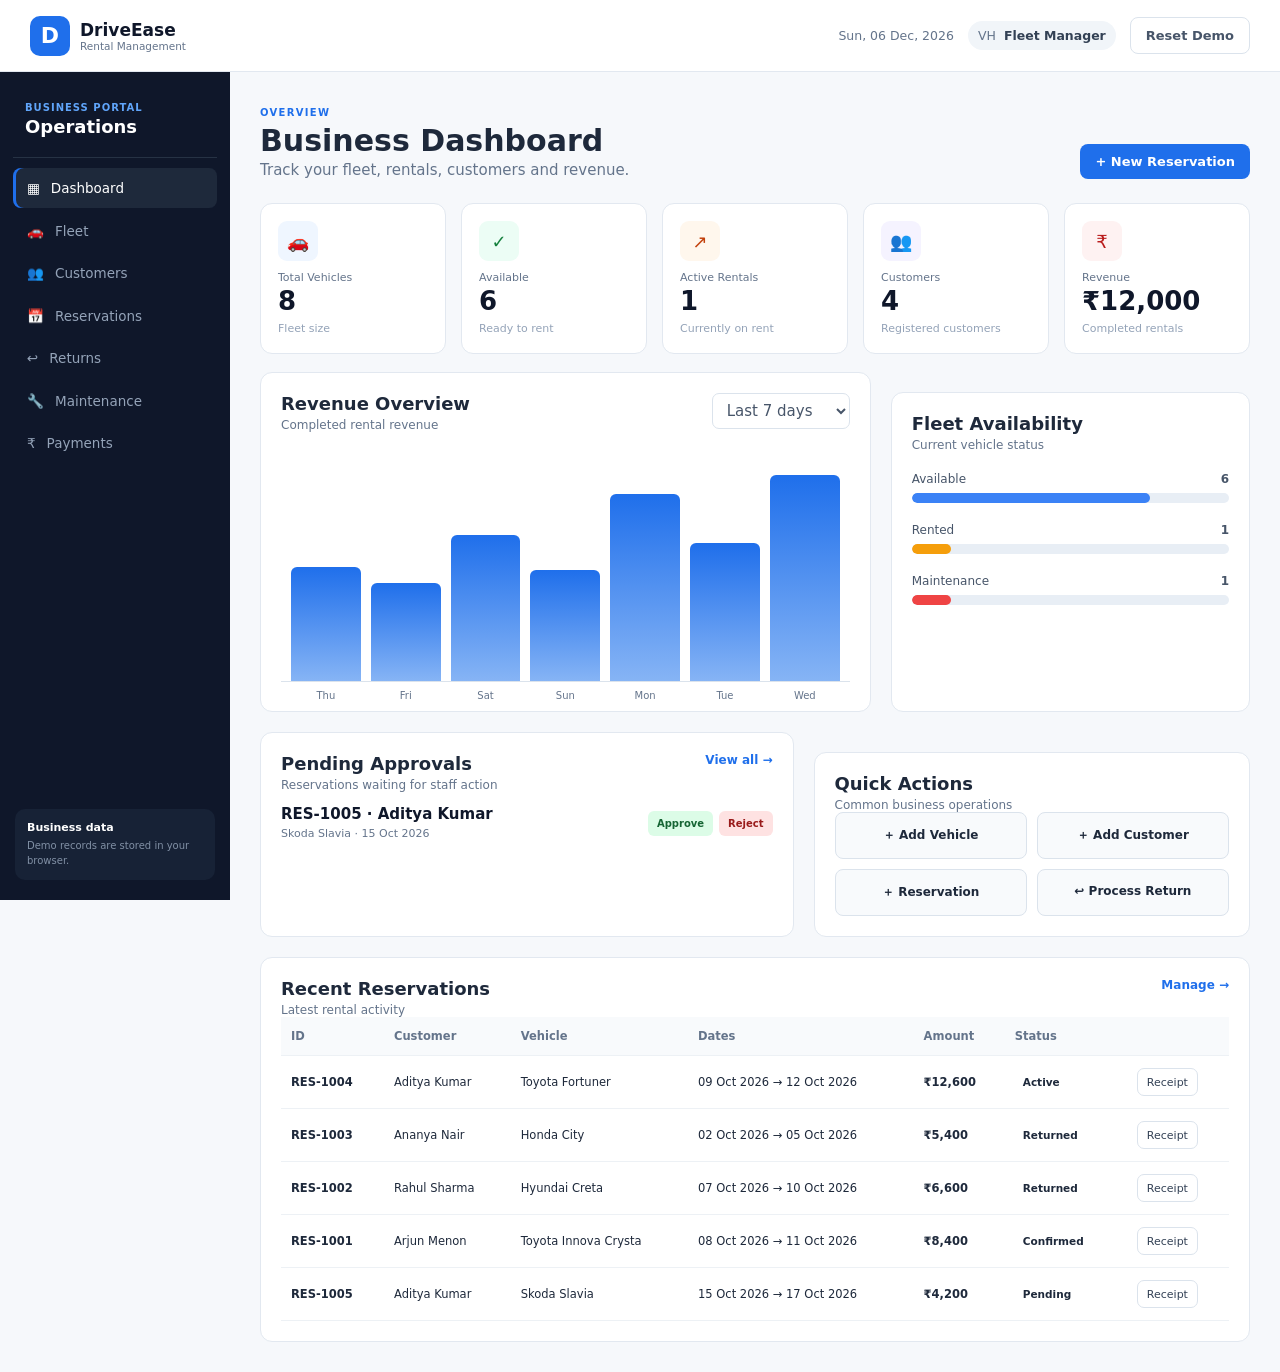
==== DriveEase_Modular_Final/html/dashboard.html @ afefbcb1 "Rental Management" ====
<!DOCTYPE html>
<html lang="en">
<head>
  <meta charset="UTF-8">
  <meta name="viewport" content="width=device-width, initial-scale=1.0">
  <title>DriveEase | Dashboard</title>
  <link rel="stylesheet" href="../css/base.css">
  <link rel="stylesheet" href="../css/layout.css">
  <link rel="stylesheet" href="../css/dashboard.css">
  <link rel="stylesheet" href="../css/responsive.css">
</head>
<body data-page="dashboard">
  <div id="app-header"></div>
  <div class="app-shell">
    <div id="app-sidebar"></div>
    <main class="main-content">
      <section class="page-header">
        <div><span class="eyebrow">OVERVIEW</span><h1>Business Dashboard</h1><p>Track your fleet, rentals, customers and revenue.</p></div>
        <button class="btn primary" data-action="new-reservation">+ New Reservation</button>
      </section>

      <section class="stats-grid" id="dashboard-stats"></section>

      <section class="dashboard-grid">
        <article class="panel revenue-panel">
          <div class="panel-header">
            <div><h2>Revenue Overview</h2><p>Completed rental revenue</p></div>
            <select id="revenue-range"><option>Last 7 days</option><option>Last 30 days</option></select>
          </div>
          <div class="revenue-chart" id="revenue-chart"></div>
        </article>

        <article class="panel availability-panel">
          <div class="panel-header"><div><h2>Fleet Availability</h2><p>Current vehicle status</p></div></div>
          <div id="fleet-availability"></div>
        </article>
      </section>

      <section class="dashboard-grid lower-grid">
        <article class="panel">
          <div class="panel-header"><div><h2>Pending Approvals</h2><p>Reservations waiting for staff action</p></div><a class="panel-link" href="reservations.html">View all →</a></div>
          <div id="pending-approvals"></div>
        </article>

        <article class="panel">
          <div class="panel-header"><div><h2>Quick Actions</h2><p>Common business operations</p></div></div>
          <div class="quick-actions">
            <button data-action="new-vehicle">＋ Add Vehicle</button>
            <button data-action="new-customer">＋ Add Customer</button>
            <button data-action="new-reservation">＋ Reservation</button>
            <a href="returns.html">↩ Process Return</a>
          </div>
        </article>
      </section>

      <article class="panel recent-panel">
        <div class="panel-header"><div><h2>Recent Reservations</h2><p>Latest rental activity</p></div><a class="panel-link" href="reservations.html">Manage →</a></div>
        <div class="table-wrap"><table><thead><tr><th>ID</th><th>Customer</th><th>Vehicle</th><th>Dates</th><th>Amount</th><th>Status</th><th></th></tr></thead><tbody id="recent-reservations"></tbody></table></div>
      </article>
    </main>
  </div>
  <div id="modal-root"></div>
  <div id="toast-root"></div>
  <script src="../js/data.js"></script>
  <script src="../js/storage.js"></script>
  <script src="../js/helpers.js"></script>
  <script src="../js/layout.js"></script>
  <script src="../js/modals.js"></script>
  <script src="../js/dashboard.js"></script>
</body>
</html>
---- DriveEase_Modular_Final/css/base.css ----
/* Base styles shared by every page. */
* { box-sizing: border-box; }

html { font-size: 62.5%; }

body {
  margin: 0;
  font-family: "Segoe UI", system-ui, -apple-system, sans-serif;
  background: #f6f8fb;
  color: #1e293b;
  font-size: 1.5rem;
}

button,
input,
select,
textarea { font: inherit; }

button,
a { cursor: pointer; }

a { text-decoration: none; }

h1, h2, h3, p { margin-top: 0; }

table { width: 100%; border-collapse: collapse; }

.table-wrap { overflow-x: auto; }

.panel {
  background: #ffffff;
  border: 1px solid #e2e8f0;
  border-radius: 1.2rem;
}

.panel-header {
  display: flex;
  align-items: flex-start;
  justify-content: space-between;
  gap: 1.5rem;
}

.panel-header h2 { margin: 0; font-size: 1.8rem; }
.panel-header p { margin: .4rem 0 0; color: #64748b; font-size: 1.2rem; }

.btn {
  border: 0;
  border-radius: .8rem;
  padding: 1rem 1.5rem;
  font-size: 1.3rem;
  font-weight: 700;
}

.btn.primary { background: #1f6feb; color: #ffffff; }
.btn.primary:hover { background: #1558b5; }
.btn.outline { background: #ffffff; color: #475569; border: 1px solid #dbe3ec; }

.status {
  display: inline-flex;
  align-items: center;
  border-radius: 999px;
  padding: .45rem .8rem;
  font-size: 1.05rem;
  font-weight: 700;
}

.empty-state {
  padding: 3rem 1.5rem;
  text-align: center;
  color: #64748b;
}

.modal-backdrop {
  position: fixed;
  inset: 0;
  z-index: 30;
  display: flex;
  align-items: center;
  justify-content: center;
  padding: 2rem;
  background: rgba(15, 23, 42, .55);
}

.modal {
  width: min(62rem, 100%);
  max-height: 90vh;
  overflow-y: auto;
  background: #ffffff;
  border-radius: 1.4rem;
  padding: 2.5rem;
  position: relative;
}

.modal-close {
  position: absolute;
  right: 1.5rem;
  top: 1.2rem;
  border: 0;
  background: transparent;
  font-size: 2.8rem;
  color: #64748b;
}

.modal h2 { margin-bottom: .5rem; }
.modal > p { color: #64748b; font-size: 1.25rem; }

.form-grid {
  display: grid;
  grid-template-columns: repeat(2, minmax(0, 1fr));
  gap: 1.4rem;
  margin-top: 2rem;
}

.form-field { display: flex; flex-direction: column; gap: .6rem; }
.form-field.full { grid-column: 1 / -1; }
.form-field label { color: #475569; font-size: 1.15rem; font-weight: 600; }
.form-field input,
.form-field select,
.form-field textarea,
.toolbar input,
.toolbar select {
  width: 100%;
  border: 1px solid #dbe3ec;
  border-radius: .8rem;
  padding: 1rem 1.1rem;
  outline: none;
  background: #ffffff;
  color: #1e293b;
}

.form-field textarea { min-height: 9rem; resize: vertical; }
.form-field input:focus,
.form-field select:focus,
.form-field textarea:focus { border-color: #1f6feb; }

.form-actions {
  display: flex;
  justify-content: flex-end;
  gap: 1rem;
  margin-top: 2rem;
}

.toast {
  position: fixed;
  right: 2.5rem;
  bottom: 2.5rem;
  z-index: 50;
  background: #0f172a;
  color: #ffffff;
  border-radius: .8rem;
  padding: 1.2rem 1.6rem;
  box-shadow: 0 1rem 3rem rgba(15, 23, 42, .25);
}
---- DriveEase_Modular_Final/css/layout.css ----
/* Header, sidebar and page-level layout. */
.topbar {
  height: 7.2rem;
  background: #ffffff;
  border-bottom: 1px solid #e2e8f0;
  display: flex;
  align-items: center;
  justify-content: space-between;
  padding: 0 3rem;
  position: sticky;
  top: 0;
  z-index: 10;
}

.brand { display: flex; align-items: center; gap: 1rem; }
.brand-logo {
  width: 4rem;
  height: 4rem;
  border-radius: 1rem;
  display: grid;
  place-items: center;
  background: #1f6feb;
  color: #ffffff;
  font-size: 2.2rem;
  font-weight: 800;
}
.brand strong { display: block; color: #0f172a; font-size: 1.7rem; }
.brand small { display: block; color: #64748b; font-size: 1.05rem; }

.top-right { display: flex; align-items: center; gap: 1.4rem; color: #64748b; font-size: 1.25rem; }
.user-chip { background: #f1f5f9; padding: .7rem 1rem; border-radius: 2rem; }
.user-chip strong { color: #334155; margin-left: .4rem; }

.app-shell { min-height: calc(100vh - 7.2rem); }
.sidebar {
  width: 23rem;
  background: #0f172a;
  color: #cbd5e1;
  padding: 2rem 1.3rem;
  position: fixed;
  top: 7.2rem;
  bottom: 0;
  overflow-y: auto;
}

.company-block { padding: 1rem 1.2rem 2rem; border-bottom: 1px solid #263244; margin-bottom: 1rem; }
.company-block span { display: block; color: #60a5fa; font-size: 1rem; font-weight: 800; letter-spacing: .1rem; }
.company-block strong { display: block; color: #ffffff; font-size: 1.8rem; margin-top: .3rem; }

.nav-link {
  width: 100%;
  border: 0;
  background: transparent;
  color: #94a3b8;
  text-align: left;
  padding: 1.2rem 1.4rem;
  border-radius: .8rem;
  margin: .25rem 0;
  display: flex;
  gap: 1.1rem;
  align-items: center;
  font-size: 1.35rem;
}
.nav-link:hover { background: #172236; color: #ffffff; }
.nav-link.active { background: #1e293b; color: #ffffff; box-shadow: inset 3px 0 #1f6feb; }

.side-note { position: absolute; bottom: 2rem; left: 1.5rem; right: 1.5rem; padding: 1.2rem; background: #172236; border-radius: 1rem; }
.side-note strong { display: block; color: #ffffff; font-size: 1.1rem; }
.side-note small { display: block; color: #8190a5; line-height: 1.5; margin-top: .4rem; font-size: 1rem; }

.main-content { margin-left: 23rem; padding: 3rem; max-width: 160rem; }
.page-header { display: flex; justify-content: space-between; align-items: end; gap: 2rem; margin-bottom: 2.4rem; }
.page-header h1 { margin: .3rem 0; font-size: 3rem; }
.page-header p { margin: 0; color: #64748b; }
.eyebrow { color: #1f6feb; font-weight: 800; font-size: 1rem; letter-spacing: .13rem; }

.toolbar { display: flex; gap: 1rem; margin-bottom: 1.8rem; }
.toolbar input { max-width: 38rem; }
.toolbar select { max-width: 18rem; }

.panel { padding: 2rem; }
.panel + .panel { margin-top: 2rem; }
.panel-link { color: #1f6feb; font-size: 1.2rem; font-weight: 700; }

.action-button {
  border: 1px solid #dbe3ec;
  background: #ffffff;
  color: #334155;
  border-radius: .7rem;
  padding: .65rem .9rem;
  font-size: 1.1rem;
}
.action-button:hover { border-color: #1f6feb; color: #1f6feb; }
---- DriveEase_Modular_Final/css/dashboard.css ----
/* Dashboard-only colours and components. */
.stats-grid { display: grid; grid-template-columns: repeat(5, 1fr); gap: 1.5rem; margin-bottom: 1.8rem; }
.stat-card { background: #ffffff; border: 1px solid #e2e8f0; border-radius: 1.2rem; padding: 1.7rem; }
.stat-icon { width: 4rem; height: 4rem; border-radius: .9rem; display: grid; place-items: center; margin-bottom: 1rem; font-size: 1.8rem; }
.stat-card:nth-child(1) .stat-icon { background: #eff6ff; color: #1d4ed8; }
.stat-card:nth-child(2) .stat-icon { background: #ecfdf5; color: #15803d; }
.stat-card:nth-child(3) .stat-icon { background: #fff7ed; color: #c2410c; }
.stat-card:nth-child(4) .stat-icon { background: #f5f3ff; color: #6d28d9; }
.stat-card:nth-child(5) .stat-icon { background: #fef2f2; color: #b91c1c; }
.stat-label { display: block; color: #64748b; font-size: 1.1rem; }
.stat-value { display: block; color: #0f172a; font-size: 2.6rem; font-weight: 800; margin: .2rem 0; }
.stat-note { color: #94a3b8; font-size: 1.1rem; }

.dashboard-grid { display: grid; grid-template-columns: 1.7fr 1fr; gap: 2rem; margin-bottom: 2rem; }
.lower-grid { grid-template-columns: 1.1fr .9fr; }

.revenue-panel { min-height: 34rem; }
#revenue-range { border: 1px solid #dbe3ec; background: #ffffff; border-radius: .7rem; padding: .7rem 1rem; color: #475569; }
.revenue-chart { height: 25rem; display: flex; align-items: end; gap: 1rem; padding: 2rem 1rem 0; border-bottom: 1px solid #dbe3ec; }
.revenue-bar { flex: 1; min-width: 2rem; position: relative; border-radius: .6rem .6rem 0 0; background: linear-gradient(#1f6feb, #86b4f5); }
.revenue-bar span { position: absolute; bottom: -2rem; left: 50%; transform: translateX(-50%); color: #64748b; font-size: 1rem; }

.availability-item { margin: 2rem 0; }
.availability-label { display: flex; justify-content: space-between; margin-bottom: .7rem; color: #475569; font-size: 1.2rem; }
.availability-track { height: 1rem; background: #e8eef5; border-radius: 999px; overflow: hidden; }
.availability-fill { height: 100%; border-radius: inherit; }
.availability-fill.available { background: #3b82f6; }
.availability-fill.rented { background: #f59e0b; }
.availability-fill.maintenance { background: #ef4444; }
.availability-fill.other { background: #94a3b8; }

.quick-actions { display: grid; grid-template-columns: repeat(2, 1fr); gap: 1rem; }
.quick-actions button, .quick-actions a { border: 1px solid #dbe3ec; background: #f8fafc; color: #1e293b; border-radius: .8rem; padding: 1.4rem; text-align: center; font-size: 1.2rem; font-weight: 700; }
.quick-actions button:hover, .quick-actions a:hover { background: #eff6ff; border-color: #93c5fd; color: #1d4ed8; }

.recent-panel table th, .recent-panel table td { text-align: left; padding: 1.2rem 1rem; border-bottom: 1px solid #edf1f5; font-size: 1.15rem; }
.recent-panel th { color: #64748b; background: #f8fafc; }

.pending-item { display: flex; justify-content: space-between; align-items: center; gap: 1rem; padding: 1.3rem 0; border-bottom: 1px solid #edf1f5; }
.pending-item:last-child { border-bottom: 0; }
.pending-item strong { display: block; color: #0f172a; }
.pending-item span { color: #64748b; font-size: 1.1rem; }
.pending-actions { display: flex; gap: .6rem; }
.pending-actions button { border: 0; border-radius: .6rem; padding: .7rem .9rem; font-size: 1rem; font-weight: 700; }
.pending-actions .approve { background: #dcfce7; color: #166534; }
.pending-actions .reject { background: #fee2e2; color: #991b1b; }
---- DriveEase_Modular_Final/css/responsive.css ----
/* Responsive rules shared by every page. */
@media (max-width: 1100px) {
  .stats-grid { grid-template-columns: repeat(3, 1fr); }
  .dashboard-grid { grid-template-columns: 1fr; }
  .vehicle-grid, .maintenance-grid { grid-template-columns: repeat(2, 1fr); }
}

@media (max-width: 800px) {
  .topbar { padding: 0 1.5rem; }
  .top-right > #today { display: none; }
  .sidebar { width: 7rem; padding: 1.5rem .8rem; }
  .company-block { text-align: center; padding-left: .2rem; padding-right: .2rem; }
  .company-block strong { font-size: 1.1rem; }
  .company-block span, .side-note { display: none; }
  .nav-link { justify-content: center; font-size: 1.7rem; }
  .nav-link span:last-child { display: none; }
  .main-content { margin-left: 7rem; padding: 2rem 1.5rem; }
  .page-header { align-items: flex-start; flex-direction: column; }
  .page-header h1 { font-size: 2.5rem; }
  .stats-grid { grid-template-columns: repeat(2, 1fr); }
  .vehicle-grid, .maintenance-grid, .return-grid { grid-template-columns: 1fr; }
}

@media (max-width: 560px) {
  .stats-grid, .payment-stats { grid-template-columns: 1fr; }
  .form-grid, .detail-grid, .return-details { grid-template-columns: 1fr; }
  .form-field.full { grid-column: auto; }
  .toolbar { flex-direction: column; }
  .toolbar input, .toolbar select { max-width: none; }
  .user-chip { display: none; }
}

@media print {
  .topbar, .sidebar, .page-header, .btn, .modal-backdrop { display: none !important; }
  .main-content { margin: 0; padding: 0; }
}
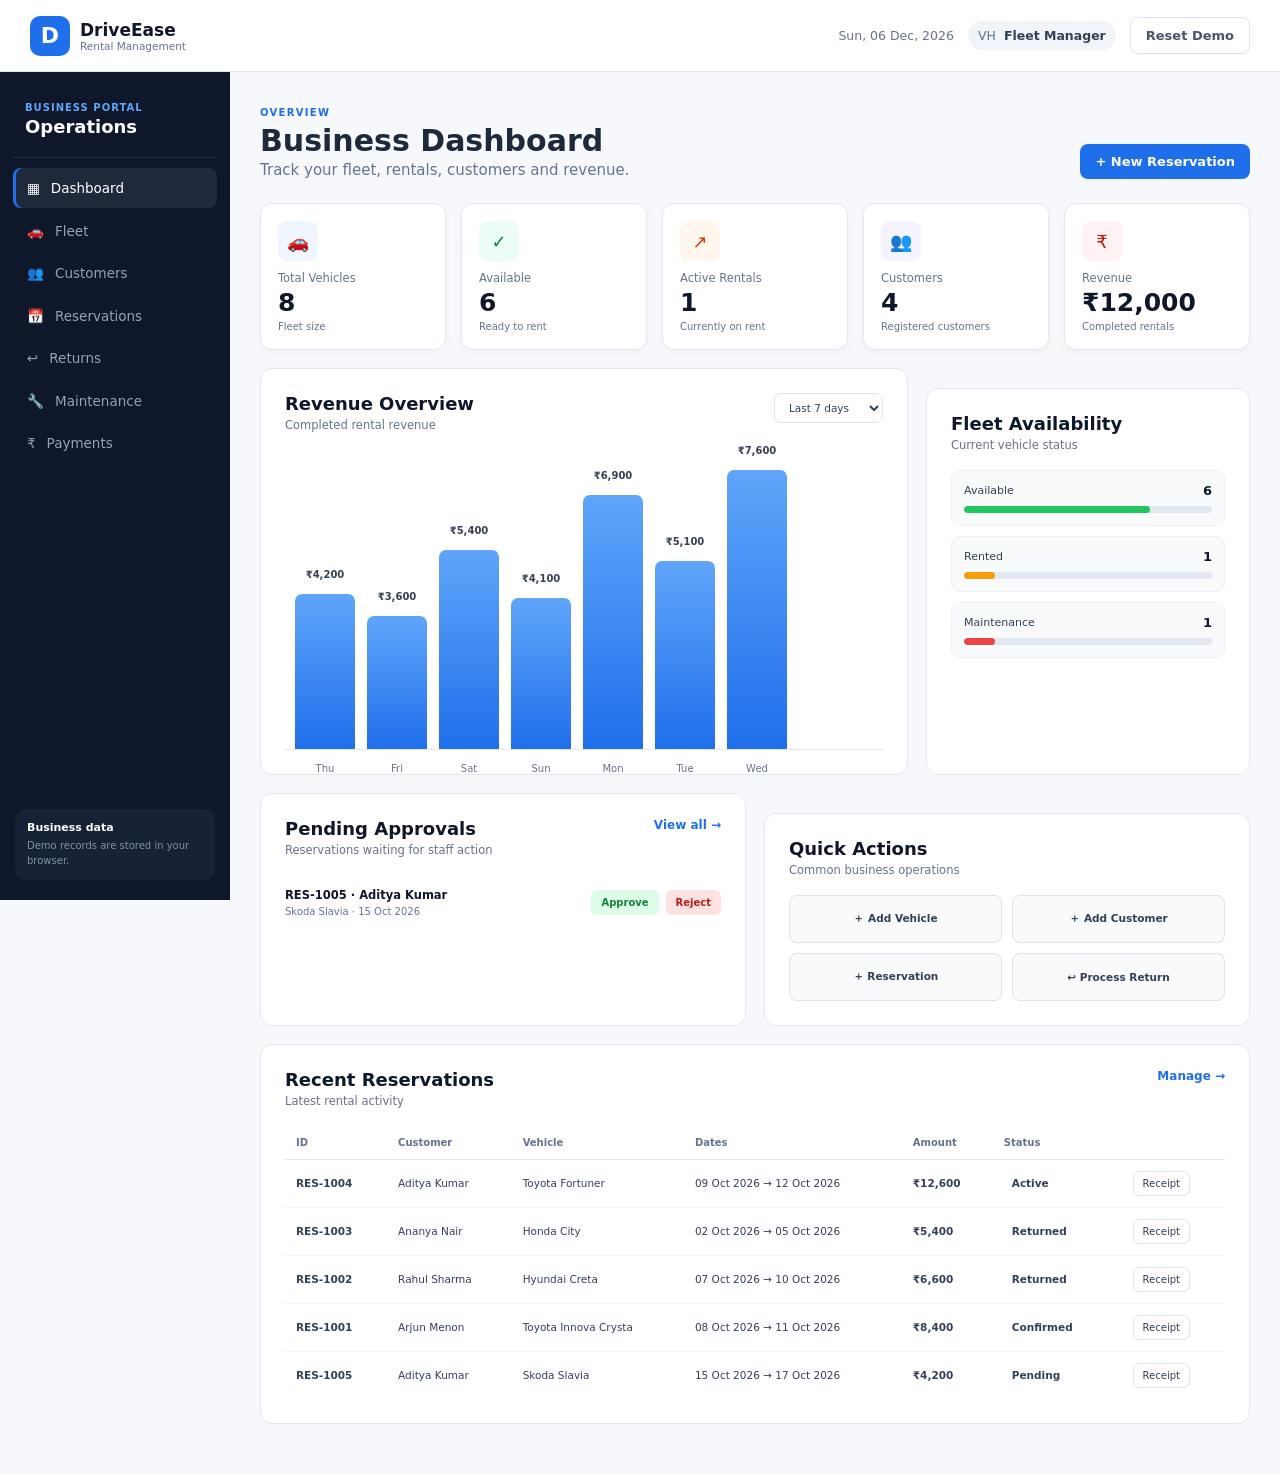
==== commit c13183ff: "Fix dashboard layout and styling" ====
--- a/DriveEase_Modular_Final/html/dashboard.html
+++ b/DriveEase_Modular_Final/html/dashboard.html
@@ -1,71 +1,243 @@
 <!DOCTYPE html>
 <html lang="en">
+
 <head>
-  <meta charset="UTF-8">
-  <meta name="viewport" content="width=device-width, initial-scale=1.0">
-  <title>DriveEase | Dashboard</title>
-  <link rel="stylesheet" href="../css/base.css">
-  <link rel="stylesheet" href="../css/layout.css">
-  <link rel="stylesheet" href="../css/dashboard.css">
-  <link rel="stylesheet" href="../css/responsive.css">
+    <meta charset="UTF-8">
+    <meta name="viewport" content="width=device-width, initial-scale=1.0">
+
+    <title>DriveEase | Dashboard</title>
+
+    <link rel="stylesheet" href="../css/base.css">
+    <link rel="stylesheet" href="../css/layout.css">
+    <link rel="stylesheet" href="../css/dashboard.css">
+    <link rel="stylesheet" href="../css/responsive.css">
 </head>
+
 <body data-page="dashboard">
-  <div id="app-header"></div>
-  <div class="app-shell">
-    <div id="app-sidebar"></div>
-    <main class="main-content">
-      <section class="page-header">
-        <div><span class="eyebrow">OVERVIEW</span><h1>Business Dashboard</h1><p>Track your fleet, rentals, customers and revenue.</p></div>
-        <button class="btn primary" data-action="new-reservation">+ New Reservation</button>
-      </section>
-
-      <section class="stats-grid" id="dashboard-stats"></section>
-
-      <section class="dashboard-grid">
-        <article class="panel revenue-panel">
-          <div class="panel-header">
-            <div><h2>Revenue Overview</h2><p>Completed rental revenue</p></div>
-            <select id="revenue-range"><option>Last 7 days</option><option>Last 30 days</option></select>
-          </div>
-          <div class="revenue-chart" id="revenue-chart"></div>
-        </article>
-
-        <article class="panel availability-panel">
-          <div class="panel-header"><div><h2>Fleet Availability</h2><p>Current vehicle status</p></div></div>
-          <div id="fleet-availability"></div>
-        </article>
-      </section>
-
-      <section class="dashboard-grid lower-grid">
-        <article class="panel">
-          <div class="panel-header"><div><h2>Pending Approvals</h2><p>Reservations waiting for staff action</p></div><a class="panel-link" href="reservations.html">View all →</a></div>
-          <div id="pending-approvals"></div>
-        </article>
-
-        <article class="panel">
-          <div class="panel-header"><div><h2>Quick Actions</h2><p>Common business operations</p></div></div>
-          <div class="quick-actions">
-            <button data-action="new-vehicle">＋ Add Vehicle</button>
-            <button data-action="new-customer">＋ Add Customer</button>
-            <button data-action="new-reservation">＋ Reservation</button>
-            <a href="returns.html">↩ Process Return</a>
-          </div>
-        </article>
-      </section>
-
-      <article class="panel recent-panel">
-        <div class="panel-header"><div><h2>Recent Reservations</h2><p>Latest rental activity</p></div><a class="panel-link" href="reservations.html">Manage →</a></div>
-        <div class="table-wrap"><table><thead><tr><th>ID</th><th>Customer</th><th>Vehicle</th><th>Dates</th><th>Amount</th><th>Status</th><th></th></tr></thead><tbody id="recent-reservations"></tbody></table></div>
-      </article>
-    </main>
-  </div>
-  <div id="modal-root"></div>
-  <div id="toast-root"></div>
-  <script src="../js/data.js"></script>
-  <script src="../js/storage.js"></script>
-  <script src="../js/helpers.js"></script>
-  <script src="../js/layout.js"></script>
-  <script src="../js/modals.js"></script>
-  <script src="../js/dashboard.js"></script>
+
+    <div id="app-header"></div>
+
+    <div class="app-shell">
+
+        <div id="app-sidebar"></div>
+
+        <main class="main-content">
+
+            <section class="page-header">
+
+                <div>
+                    <span class="eyebrow">
+                        OVERVIEW
+                    </span>
+
+                    <h1>
+                        Business Dashboard
+                    </h1>
+
+                    <p>
+                        Track your fleet, rentals, customers and revenue.
+                    </p>
+                </div>
+
+                <button
+                    class="btn primary"
+                    data-action="new-reservation">
+                    + New Reservation
+                </button>
+
+            </section>
+
+            <section
+                class="stats-grid"
+                id="dashboard-stats">
+            </section>
+
+            <section class="dashboard-grid">
+
+                <article class="panel revenue-panel">
+
+                    <div class="panel-header">
+
+                        <div>
+                            <h2>
+                                Revenue Overview
+                            </h2>
+
+                            <p>
+                                Completed rental revenue
+                            </p>
+                        </div>
+
+                        <select id="revenue-range">
+                            <option>Last 7 days</option>
+                            <option>Last 30 days</option>
+                        </select>
+
+                    </div>
+
+                    <div
+                        class="revenue-chart"
+                        id="revenue-chart">
+                    </div>
+
+                </article>
+
+                <article class="panel availability-panel">
+
+                    <div class="panel-header">
+
+                        <div>
+                            <h2>
+                                Fleet Availability
+                            </h2>
+
+                            <p>
+                                Current vehicle status
+                            </p>
+                        </div>
+
+                    </div>
+
+                    <div id="fleet-availability">
+                    </div>
+
+                </article>
+
+            </section>
+
+            <section class="dashboard-grid lower-grid">
+
+                <article class="panel">
+
+                    <div class="panel-header">
+
+                        <div>
+                            <h2>
+                                Pending Approvals
+                            </h2>
+
+                            <p>
+                                Reservations waiting for staff action
+                            </p>
+                        </div>
+
+                        <a
+                            class="panel-link"
+                            href="reservations.html">
+                            View all →
+                        </a>
+
+                    </div>
+
+                    <div id="pending-approvals">
+                    </div>
+
+                </article>
+
+                <article class="panel">
+
+                    <div class="panel-header">
+
+                        <div>
+                            <h2>
+                                Quick Actions
+                            </h2>
+
+                            <p>
+                                Common business operations
+                            </p>
+                        </div>
+
+                    </div>
+
+                    <div class="quick-actions">
+
+                        <button data-action="new-vehicle">
+                            ＋ Add Vehicle
+                        </button>
+
+                        <button data-action="new-customer">
+                            ＋ Add Customer
+                        </button>
+
+                        <button data-action="new-reservation">
+                            ＋ Reservation
+                        </button>
+
+                        <a href="returns.html">
+                            ↩ Process Return
+                        </a>
+
+                    </div>
+
+                </article>
+
+            </section>
+
+            <article class="panel recent-panel">
+
+                <div class="panel-header">
+
+                    <div>
+                        <h2>
+                            Recent Reservations
+                        </h2>
+
+                        <p>
+                            Latest rental activity
+                        </p>
+                    </div>
+
+                    <a
+                        class="panel-link"
+                        href="reservations.html">
+                        Manage →
+                    </a>
+
+                </div>
+
+                <div class="table-wrap">
+
+                    <table>
+
+                        <thead>
+
+                            <tr>
+                                <th>ID</th>
+                                <th>Customer</th>
+                                <th>Vehicle</th>
+                                <th>Dates</th>
+                                <th>Amount</th>
+                                <th>Status</th>
+                                <th></th>
+                            </tr>
+
+                        </thead>
+
+                        <tbody id="recent-reservations">
+                        </tbody>
+
+                    </table>
+
+                </div>
+
+            </article>
+
+        </main>
+
+    </div>
+
+    <div id="modal-root"></div>
+
+    <div id="toast-root"></div>
+
+    <script src="../js/data.js"></script>
+    <script src="../js/storage.js"></script>
+    <script src="../js/helpers.js"></script>
+    <script src="../js/layout.js"></script>
+    <script src="../js/modals.js"></script>
+    <script src="../js/dashboard.js"></script>
+
 </body>
-</html>
+
+</html>
--- a/DriveEase_Modular_Final/css/base.css
+++ b/DriveEase_Modular_Final/css/base.css
@@ -1,153 +1,301 @@
-/* Base styles shared by every page. */
-* { box-sizing: border-box; }
-
-html { font-size: 62.5%; }
+/* Base styles shared by every page */
+
+* {
+    box-sizing: border-box;
+}
+
+html {
+    font-size: 62.5%;
+}
 
 body {
-  margin: 0;
-  font-family: "Segoe UI", system-ui, -apple-system, sans-serif;
-  background: #f6f8fb;
-  color: #1e293b;
-  font-size: 1.5rem;
+    margin: 0;
+
+    font-family:
+        "Segoe UI",
+        system-ui,
+        -apple-system,
+        sans-serif;
+
+    background: #f6f8fb;
+    color: #1e293b;
+
+    font-size: 1.5rem;
 }
 
 button,
 input,
 select,
-textarea { font: inherit; }
+textarea {
+    font: inherit;
+}
 
 button,
-a { cursor: pointer; }
-
-a { text-decoration: none; }
-
-h1, h2, h3, p { margin-top: 0; }
-
-table { width: 100%; border-collapse: collapse; }
-
-.table-wrap { overflow-x: auto; }
+a {
+    cursor: pointer;
+}
+
+a {
+    text-decoration: none;
+}
+
+h1,
+h2,
+h3,
+p {
+    margin-top: 0;
+}
+
+table {
+    width: 100%;
+    border-collapse: collapse;
+}
+
+.table-wrap {
+    overflow-x: auto;
+}
+
+/* Panels */
 
 .panel {
-  background: #ffffff;
-  border: 1px solid #e2e8f0;
-  border-radius: 1.2rem;
+    background: #ffffff;
+
+    border: 1px solid #e2e8f0;
+
+    border-radius: 1.2rem;
 }
 
 .panel-header {
-  display: flex;
-  align-items: flex-start;
-  justify-content: space-between;
-  gap: 1.5rem;
-}
-
-.panel-header h2 { margin: 0; font-size: 1.8rem; }
-.panel-header p { margin: .4rem 0 0; color: #64748b; font-size: 1.2rem; }
+    display: flex;
+
+    align-items: flex-start;
+    justify-content: space-between;
+
+    gap: 1.5rem;
+}
+
+.panel-header h2 {
+    margin: 0;
+
+    font-size: 1.8rem;
+}
+
+.panel-header p {
+    margin: 0.4rem 0 0;
+
+    color: #64748b;
+
+    font-size: 1.2rem;
+}
+
+/* Buttons */
 
 .btn {
-  border: 0;
-  border-radius: .8rem;
-  padding: 1rem 1.5rem;
-  font-size: 1.3rem;
-  font-weight: 700;
-}
-
-.btn.primary { background: #1f6feb; color: #ffffff; }
-.btn.primary:hover { background: #1558b5; }
-.btn.outline { background: #ffffff; color: #475569; border: 1px solid #dbe3ec; }
+    border: 0;
+
+    border-radius: 0.8rem;
+
+    padding: 1rem 1.5rem;
+
+    font-size: 1.3rem;
+
+    font-weight: 700;
+}
+
+.btn.primary {
+    background: #1f6feb;
+    color: #ffffff;
+}
+
+.btn.primary:hover {
+    background: #1558b5;
+}
+
+.btn.outline {
+    background: #ffffff;
+    color: #475569;
+
+    border: 1px solid #dbe3ec;
+}
+
+/* Status */
 
 .status {
-  display: inline-flex;
-  align-items: center;
-  border-radius: 999px;
-  padding: .45rem .8rem;
-  font-size: 1.05rem;
-  font-weight: 700;
-}
+    display: inline-flex;
+
+    align-items: center;
+
+    border-radius: 999px;
+
+    padding: 0.45rem 0.8rem;
+
+    font-size: 1.05rem;
+
+    font-weight: 700;
+}
+
+/* Empty state */
 
 .empty-state {
-  padding: 3rem 1.5rem;
-  text-align: center;
-  color: #64748b;
-}
+    padding: 3rem 1.5rem;
+
+    text-align: center;
+
+    color: #64748b;
+}
+
+/* Modal */
 
 .modal-backdrop {
-  position: fixed;
-  inset: 0;
-  z-index: 30;
-  display: flex;
-  align-items: center;
-  justify-content: center;
-  padding: 2rem;
-  background: rgba(15, 23, 42, .55);
+    position: fixed;
+
+    inset: 0;
+
+    z-index: 30;
+
+    display: flex;
+
+    align-items: center;
+    justify-content: center;
+
+    padding: 2rem;
+
+    background: rgba(15, 23, 42, 0.55);
 }
 
 .modal {
-  width: min(62rem, 100%);
-  max-height: 90vh;
-  overflow-y: auto;
-  background: #ffffff;
-  border-radius: 1.4rem;
-  padding: 2.5rem;
-  position: relative;
+    width: min(62rem, 100%);
+
+    max-height: 90vh;
+
+    overflow-y: auto;
+
+    background: #ffffff;
+
+    border-radius: 1.4rem;
+
+    padding: 2.5rem;
+
+    position: relative;
 }
 
 .modal-close {
-  position: absolute;
-  right: 1.5rem;
-  top: 1.2rem;
-  border: 0;
-  background: transparent;
-  font-size: 2.8rem;
-  color: #64748b;
-}
-
-.modal h2 { margin-bottom: .5rem; }
-.modal > p { color: #64748b; font-size: 1.25rem; }
+    position: absolute;
+
+    right: 1.5rem;
+    top: 1.2rem;
+
+    border: 0;
+
+    background: transparent;
+
+    font-size: 2.8rem;
+
+    color: #64748b;
+}
+
+.modal h2 {
+    margin-bottom: 0.5rem;
+}
+
+.modal > p {
+    color: #64748b;
+
+    font-size: 1.25rem;
+}
+
+/* Forms */
 
 .form-grid {
-  display: grid;
-  grid-template-columns: repeat(2, minmax(0, 1fr));
-  gap: 1.4rem;
-  margin-top: 2rem;
-}
-
-.form-field { display: flex; flex-direction: column; gap: .6rem; }
-.form-field.full { grid-column: 1 / -1; }
-.form-field label { color: #475569; font-size: 1.15rem; font-weight: 600; }
+    display: grid;
+
+    grid-template-columns: repeat(2, minmax(0, 1fr));
+
+    gap: 1.4rem;
+
+    margin-top: 2rem;
+}
+
+.form-field {
+    display: flex;
+
+    flex-direction: column;
+
+    gap: 0.6rem;
+}
+
+.form-field.full {
+    grid-column: 1 / -1;
+}
+
+.form-field label {
+    color: #475569;
+
+    font-size: 1.15rem;
+
+    font-weight: 600;
+}
+
 .form-field input,
 .form-field select,
 .form-field textarea,
 .toolbar input,
 .toolbar select {
-  width: 100%;
-  border: 1px solid #dbe3ec;
-  border-radius: .8rem;
-  padding: 1rem 1.1rem;
-  outline: none;
-  background: #ffffff;
-  color: #1e293b;
-}
-
-.form-field textarea { min-height: 9rem; resize: vertical; }
+    width: 100%;
+
+    border: 1px solid #dbe3ec;
+
+    border-radius: 0.8rem;
+
+    padding: 1rem 1.1rem;
+
+    outline: none;
+
+    background: #ffffff;
+
+    color: #1e293b;
+}
+
+.form-field textarea {
+    min-height: 9rem;
+
+    resize: vertical;
+}
+
 .form-field input:focus,
 .form-field select:focus,
-.form-field textarea:focus { border-color: #1f6feb; }
+.form-field textarea:focus {
+    border-color: #1f6feb;
+}
 
 .form-actions {
-  display: flex;
-  justify-content: flex-end;
-  gap: 1rem;
-  margin-top: 2rem;
-}
+    display: flex;
+
+    justify-content: flex-end;
+
+    gap: 1rem;
+
+    margin-top: 2rem;
+}
+
+/* Toast */
 
 .toast {
-  position: fixed;
-  right: 2.5rem;
-  bottom: 2.5rem;
-  z-index: 50;
-  background: #0f172a;
-  color: #ffffff;
-  border-radius: .8rem;
-  padding: 1.2rem 1.6rem;
-  box-shadow: 0 1rem 3rem rgba(15, 23, 42, .25);
-}
+    position: fixed;
+
+    right: 2.5rem;
+    bottom: 2.5rem;
+
+    z-index: 50;
+
+    background: #0f172a;
+
+    color: #ffffff;
+
+    border-radius: 0.8rem;
+
+    padding: 1.2rem 1.6rem;
+
+    box-shadow:
+        0 1rem 3rem rgba(15, 23, 42, 0.25);
+}
--- a/DriveEase_Modular_Final/css/layout.css
+++ b/DriveEase_Modular_Final/css/layout.css
@@ -1,93 +1,289 @@
-/* Header, sidebar and page-level layout. */
+/* Header, sidebar and page-level layout */
+
 .topbar {
-  height: 7.2rem;
-  background: #ffffff;
-  border-bottom: 1px solid #e2e8f0;
-  display: flex;
-  align-items: center;
-  justify-content: space-between;
-  padding: 0 3rem;
-  position: sticky;
-  top: 0;
-  z-index: 10;
-}
-
-.brand { display: flex; align-items: center; gap: 1rem; }
+    height: 7.2rem;
+    background: #ffffff;
+    border-bottom: 1px solid #e2e8f0;
+
+    display: flex;
+    align-items: center;
+    justify-content: space-between;
+
+    padding: 0 3rem;
+
+    position: sticky;
+    top: 0;
+    z-index: 10;
+}
+
+.brand {
+    display: flex;
+    align-items: center;
+    gap: 1rem;
+}
+
 .brand-logo {
-  width: 4rem;
-  height: 4rem;
-  border-radius: 1rem;
-  display: grid;
-  place-items: center;
-  background: #1f6feb;
-  color: #ffffff;
-  font-size: 2.2rem;
-  font-weight: 800;
-}
-.brand strong { display: block; color: #0f172a; font-size: 1.7rem; }
-.brand small { display: block; color: #64748b; font-size: 1.05rem; }
-
-.top-right { display: flex; align-items: center; gap: 1.4rem; color: #64748b; font-size: 1.25rem; }
-.user-chip { background: #f1f5f9; padding: .7rem 1rem; border-radius: 2rem; }
-.user-chip strong { color: #334155; margin-left: .4rem; }
-
-.app-shell { min-height: calc(100vh - 7.2rem); }
+    width: 4rem;
+    height: 4rem;
+
+    border-radius: 1rem;
+
+    display: grid;
+    place-items: center;
+
+    background: #1f6feb;
+    color: #ffffff;
+
+    font-size: 2.2rem;
+    font-weight: 800;
+}
+
+.brand strong {
+    display: block;
+    color: #0f172a;
+    font-size: 1.7rem;
+}
+
+.brand small {
+    display: block;
+    color: #64748b;
+    font-size: 1.05rem;
+}
+
+.top-right {
+    display: flex;
+    align-items: center;
+    gap: 1.4rem;
+
+    color: #64748b;
+    font-size: 1.25rem;
+}
+
+.user-chip {
+    background: #f1f5f9;
+    padding: 0.7rem 1rem;
+    border-radius: 2rem;
+}
+
+.user-chip strong {
+    color: #334155;
+    margin-left: 0.4rem;
+}
+
+.app-shell {
+    min-height: calc(100vh - 7.2rem);
+}
+
 .sidebar {
-  width: 23rem;
-  background: #0f172a;
-  color: #cbd5e1;
-  padding: 2rem 1.3rem;
-  position: fixed;
-  top: 7.2rem;
-  bottom: 0;
-  overflow-y: auto;
-}
-
-.company-block { padding: 1rem 1.2rem 2rem; border-bottom: 1px solid #263244; margin-bottom: 1rem; }
-.company-block span { display: block; color: #60a5fa; font-size: 1rem; font-weight: 800; letter-spacing: .1rem; }
-.company-block strong { display: block; color: #ffffff; font-size: 1.8rem; margin-top: .3rem; }
+    width: 23rem;
+
+    background: #0f172a;
+    color: #cbd5e1;
+
+    padding: 2rem 1.3rem;
+
+    position: fixed;
+    top: 7.2rem;
+    bottom: 0;
+
+    overflow-y: auto;
+}
+
+.company-block {
+    padding: 1rem 1.2rem 2rem;
+
+    border-bottom: 1px solid #263244;
+
+    margin-bottom: 1rem;
+}
+
+.company-block span {
+    display: block;
+
+    color: #60a5fa;
+
+    font-size: 1rem;
+    font-weight: 800;
+
+    letter-spacing: 0.1rem;
+}
+
+.company-block strong {
+    display: block;
+
+    color: #ffffff;
+
+    font-size: 1.8rem;
+
+    margin-top: 0.3rem;
+}
 
 .nav-link {
-  width: 100%;
-  border: 0;
-  background: transparent;
-  color: #94a3b8;
-  text-align: left;
-  padding: 1.2rem 1.4rem;
-  border-radius: .8rem;
-  margin: .25rem 0;
-  display: flex;
-  gap: 1.1rem;
-  align-items: center;
-  font-size: 1.35rem;
-}
-.nav-link:hover { background: #172236; color: #ffffff; }
-.nav-link.active { background: #1e293b; color: #ffffff; box-shadow: inset 3px 0 #1f6feb; }
-
-.side-note { position: absolute; bottom: 2rem; left: 1.5rem; right: 1.5rem; padding: 1.2rem; background: #172236; border-radius: 1rem; }
-.side-note strong { display: block; color: #ffffff; font-size: 1.1rem; }
-.side-note small { display: block; color: #8190a5; line-height: 1.5; margin-top: .4rem; font-size: 1rem; }
-
-.main-content { margin-left: 23rem; padding: 3rem; max-width: 160rem; }
-.page-header { display: flex; justify-content: space-between; align-items: end; gap: 2rem; margin-bottom: 2.4rem; }
-.page-header h1 { margin: .3rem 0; font-size: 3rem; }
-.page-header p { margin: 0; color: #64748b; }
-.eyebrow { color: #1f6feb; font-weight: 800; font-size: 1rem; letter-spacing: .13rem; }
-
-.toolbar { display: flex; gap: 1rem; margin-bottom: 1.8rem; }
-.toolbar input { max-width: 38rem; }
-.toolbar select { max-width: 18rem; }
-
-.panel { padding: 2rem; }
-.panel + .panel { margin-top: 2rem; }
-.panel-link { color: #1f6feb; font-size: 1.2rem; font-weight: 700; }
+    width: 100%;
+
+    border: 0;
+    background: transparent;
+
+    color: #94a3b8;
+
+    text-align: left;
+
+    padding: 1.2rem 1.4rem;
+
+    border-radius: 0.8rem;
+
+    margin: 0.25rem 0;
+
+    display: flex;
+    gap: 1.1rem;
+    align-items: center;
+
+    font-size: 1.35rem;
+
+    cursor: pointer;
+}
+
+.nav-link:hover {
+    background: #172236;
+    color: #ffffff;
+}
+
+.nav-link.active {
+    background: #1e293b;
+    color: #ffffff;
+
+    box-shadow: inset 3px 0 #1f6feb;
+}
+
+.side-note {
+    position: absolute;
+
+    bottom: 2rem;
+    left: 1.5rem;
+    right: 1.5rem;
+
+    padding: 1.2rem;
+
+    background: #172236;
+
+    border-radius: 1rem;
+}
+
+.side-note strong {
+    display: block;
+
+    color: #ffffff;
+
+    font-size: 1.1rem;
+}
+
+.side-note small {
+    display: block;
+
+    color: #8190a5;
+
+    line-height: 1.5;
+
+    margin-top: 0.4rem;
+
+    font-size: 1rem;
+}
+
+.main-content {
+    margin-left: 23rem;
+
+    padding: 3rem;
+
+    max-width: 160rem;
+}
+
+.page-header {
+    display: flex;
+
+    justify-content: space-between;
+    align-items: flex-end;
+
+    gap: 2rem;
+
+    margin-bottom: 2.4rem;
+}
+
+.page-header h1 {
+    margin: 0.3rem 0;
+
+    font-size: 3rem;
+}
+
+.page-header p {
+    margin: 0;
+
+    color: #64748b;
+}
+
+.eyebrow {
+    color: #1f6feb;
+
+    font-weight: 800;
+
+    font-size: 1rem;
+
+    letter-spacing: 0.13rem;
+}
+
+.toolbar {
+    display: flex;
+
+    gap: 1rem;
+
+    margin-bottom: 1.8rem;
+}
+
+.toolbar input {
+    max-width: 38rem;
+}
+
+.toolbar select {
+    max-width: 18rem;
+}
+
+.panel {
+    padding: 2rem;
+}
+
+.panel + .panel {
+    margin-top: 2rem;
+}
+
+.panel-link {
+    color: #1f6feb;
+
+    font-size: 1.2rem;
+
+    font-weight: 700;
+
+    text-decoration: none;
+}
+
+.panel-link:hover {
+    text-decoration: underline;
+}
 
 .action-button {
-  border: 1px solid #dbe3ec;
-  background: #ffffff;
-  color: #334155;
-  border-radius: .7rem;
-  padding: .65rem .9rem;
-  font-size: 1.1rem;
-}
-.action-button:hover { border-color: #1f6feb; color: #1f6feb; }
+    border: 1px solid #dbe3ec;
+
+    background: #ffffff;
+    color: #334155;
+
+    border-radius: 0.7rem;
+
+    padding: 0.65rem 0.9rem;
+
+    font-size: 1.1rem;
+
+    cursor: pointer;
+}
+
+.action-button:hover {
+    border-color: #1f6feb;
+    color: #1f6feb;
+}
--- a/DriveEase_Modular_Final/css/dashboard.css
+++ b/DriveEase_Modular_Final/css/dashboard.css
@@ -1,46 +1,563 @@
-/* Dashboard-only colours and components. */
-.stats-grid { display: grid; grid-template-columns: repeat(5, 1fr); gap: 1.5rem; margin-bottom: 1.8rem; }
-.stat-card { background: #ffffff; border: 1px solid #e2e8f0; border-radius: 1.2rem; padding: 1.7rem; }
-.stat-icon { width: 4rem; height: 4rem; border-radius: .9rem; display: grid; place-items: center; margin-bottom: 1rem; font-size: 1.8rem; }
-.stat-card:nth-child(1) .stat-icon { background: #eff6ff; color: #1d4ed8; }
-.stat-card:nth-child(2) .stat-icon { background: #ecfdf5; color: #15803d; }
-.stat-card:nth-child(3) .stat-icon { background: #fff7ed; color: #c2410c; }
-.stat-card:nth-child(4) .stat-icon { background: #f5f3ff; color: #6d28d9; }
-.stat-card:nth-child(5) .stat-icon { background: #fef2f2; color: #b91c1c; }
-.stat-label { display: block; color: #64748b; font-size: 1.1rem; }
-.stat-value { display: block; color: #0f172a; font-size: 2.6rem; font-weight: 800; margin: .2rem 0; }
-.stat-note { color: #94a3b8; font-size: 1.1rem; }
-
-.dashboard-grid { display: grid; grid-template-columns: 1.7fr 1fr; gap: 2rem; margin-bottom: 2rem; }
-.lower-grid { grid-template-columns: 1.1fr .9fr; }
-
-.revenue-panel { min-height: 34rem; }
-#revenue-range { border: 1px solid #dbe3ec; background: #ffffff; border-radius: .7rem; padding: .7rem 1rem; color: #475569; }
-.revenue-chart { height: 25rem; display: flex; align-items: end; gap: 1rem; padding: 2rem 1rem 0; border-bottom: 1px solid #dbe3ec; }
-.revenue-bar { flex: 1; min-width: 2rem; position: relative; border-radius: .6rem .6rem 0 0; background: linear-gradient(#1f6feb, #86b4f5); }
-.revenue-bar span { position: absolute; bottom: -2rem; left: 50%; transform: translateX(-50%); color: #64748b; font-size: 1rem; }
-
-.availability-item { margin: 2rem 0; }
-.availability-label { display: flex; justify-content: space-between; margin-bottom: .7rem; color: #475569; font-size: 1.2rem; }
-.availability-track { height: 1rem; background: #e8eef5; border-radius: 999px; overflow: hidden; }
-.availability-fill { height: 100%; border-radius: inherit; }
-.availability-fill.available { background: #3b82f6; }
-.availability-fill.rented { background: #f59e0b; }
-.availability-fill.maintenance { background: #ef4444; }
-.availability-fill.other { background: #94a3b8; }
-
-.quick-actions { display: grid; grid-template-columns: repeat(2, 1fr); gap: 1rem; }
-.quick-actions button, .quick-actions a { border: 1px solid #dbe3ec; background: #f8fafc; color: #1e293b; border-radius: .8rem; padding: 1.4rem; text-align: center; font-size: 1.2rem; font-weight: 700; }
-.quick-actions button:hover, .quick-actions a:hover { background: #eff6ff; border-color: #93c5fd; color: #1d4ed8; }
-
-.recent-panel table th, .recent-panel table td { text-align: left; padding: 1.2rem 1rem; border-bottom: 1px solid #edf1f5; font-size: 1.15rem; }
-.recent-panel th { color: #64748b; background: #f8fafc; }
-
-.pending-item { display: flex; justify-content: space-between; align-items: center; gap: 1rem; padding: 1.3rem 0; border-bottom: 1px solid #edf1f5; }
-.pending-item:last-child { border-bottom: 0; }
-.pending-item strong { display: block; color: #0f172a; }
-.pending-item span { color: #64748b; font-size: 1.1rem; }
-.pending-actions { display: flex; gap: .6rem; }
-.pending-actions button { border: 0; border-radius: .6rem; padding: .7rem .9rem; font-size: 1rem; font-weight: 700; }
-.pending-actions .approve { background: #dcfce7; color: #166534; }
-.pending-actions .reject { background: #fee2e2; color: #991b1b; }
+/* Dashboard-only colours and components */
+
+/* Statistics */
+
+.stats-grid {
+    display: grid;
+
+    grid-template-columns: repeat(5, minmax(0, 1fr));
+
+    gap: 1.5rem;
+
+    margin-bottom: 1.8rem;
+}
+
+.stat-card {
+    min-width: 0;
+
+    background: #ffffff;
+
+    border: 1px solid #e2e8f0;
+
+    border-radius: 1.2rem;
+
+    padding: 1.7rem;
+
+    box-shadow:
+        0 3px 10px rgba(15, 23, 42, 0.03);
+}
+
+.stat-icon {
+    width: 4rem;
+    height: 4rem;
+
+    border-radius: 0.9rem;
+
+    display: grid;
+
+    place-items: center;
+
+    margin-bottom: 1rem;
+
+    font-size: 1.8rem;
+}
+
+.stat-card:nth-child(1) .stat-icon {
+    background: #eff6ff;
+    color: #1d4ed8;
+}
+
+.stat-card:nth-child(2) .stat-icon {
+    background: #ecfdf5;
+    color: #15803d;
+}
+
+.stat-card:nth-child(3) .stat-icon {
+    background: #fff7ed;
+    color: #c2410c;
+}
+
+.stat-card:nth-child(4) .stat-icon {
+    background: #f5f3ff;
+    color: #6d28d9;
+}
+
+.stat-card:nth-child(5) .stat-icon {
+    background: #fef2f2;
+    color: #b91c1c;
+}
+
+.stat-label {
+    display: block;
+
+    color: #64748b;
+
+    font-size: 1.15rem;
+
+    margin-bottom: 0.4rem;
+}
+
+.stat-value {
+    display: block;
+
+    color: #0f172a;
+
+    font-size: 2.5rem;
+
+    font-weight: 800;
+
+    line-height: 1.1;
+
+    margin-bottom: 0.4rem;
+}
+
+.stat-note {
+    display: block;
+
+    color: #64748b;
+
+    font-size: 1rem;
+}
+
+/* Main dashboard sections */
+
+.dashboard-grid {
+    display: grid;
+
+    grid-template-columns: 2fr 1fr;
+
+    gap: 1.8rem;
+
+    margin-bottom: 1.8rem;
+}
+
+.dashboard-grid.lower-grid {
+    grid-template-columns: 1fr 1fr;
+}
+
+.dashboard-grid .panel {
+    padding: 2.4rem;
+}
+
+/* Panel headers */
+
+.panel-header {
+    display: flex;
+
+    align-items: flex-start;
+
+    justify-content: space-between;
+
+    gap: 1.5rem;
+
+    margin-bottom: 1.8rem;
+}
+
+.panel-header h2 {
+    margin: 0;
+
+    color: #0f172a;
+
+    font-size: 1.8rem;
+}
+
+.panel-header p {
+    margin: 0.4rem 0 0;
+
+    color: #64748b;
+
+    font-size: 1.15rem;
+}
+
+/* Revenue chart */
+
+.revenue-panel {
+    min-width: 0;
+}
+
+.revenue-panel select {
+    border: 1px solid #dbe3ec;
+
+    background: #ffffff;
+
+    color: #334155;
+
+    border-radius: 0.7rem;
+
+    padding: 0.7rem 1rem;
+
+    font-size: 1.05rem;
+
+    outline: none;
+}
+
+.revenue-chart {
+    height: 30rem;
+
+    display: flex;
+
+    align-items: flex-end;
+
+    gap: 1.2rem;
+
+    padding: 2rem 1rem 0;
+
+    border-bottom: 1px solid #e2e8f0;
+}
+
+.revenue-bar {
+    flex: 1;
+
+    min-width: 2rem;
+
+    max-width: 6rem;
+
+    height: var(--bar-height);
+
+    background: linear-gradient(
+        to top,
+        #1f6feb,
+        #60a5fa
+    );
+
+    border-radius: 0.7rem 0.7rem 0 0;
+
+    position: relative;
+
+    transition:
+        transform 0.2s ease,
+        opacity 0.2s ease;
+}
+
+.revenue-bar:hover {
+    transform: translateY(-4px);
+
+    opacity: 0.85;
+}
+
+.revenue-bar strong {
+    position: absolute;
+
+    top: -2.5rem;
+
+    left: 50%;
+
+    transform: translateX(-50%);
+
+    white-space: nowrap;
+
+    color: #334155;
+
+    font-size: 1rem;
+}
+
+.revenue-bar span {
+    position: absolute;
+
+    bottom: -2.5rem;
+
+    left: 50%;
+
+    transform: translateX(-50%);
+
+    color: #64748b;
+
+    font-size: 1rem;
+}
+
+/* Fleet availability */
+
+.availability-panel {
+    min-height: 30rem;
+}
+
+#fleet-availability {
+    display: flex;
+
+    flex-direction: column;
+
+    gap: 1rem;
+}
+
+.availability-item {
+    padding: 1.2rem;
+
+    border-radius: 0.9rem;
+
+    background: #f8fafc;
+
+    border: 1px solid #edf1f5;
+}
+
+.availability-label {
+    display: flex;
+
+    justify-content: space-between;
+
+    align-items: center;
+
+    margin-bottom: 0.8rem;
+}
+
+.availability-label span {
+    color: #334155;
+
+    font-size: 1.1rem;
+}
+
+.availability-label strong {
+    color: #0f172a;
+
+    font-size: 1.3rem;
+}
+
+.availability-track {
+    height: 0.7rem;
+
+    background: #e2e8f0;
+
+    border-radius: 999px;
+
+    overflow: hidden;
+}
+
+.availability-fill {
+    height: 100%;
+
+    border-radius: 999px;
+
+    transition: width 0.3s ease;
+}
+
+.availability-fill.available {
+    background: #22c55e;
+}
+
+.availability-fill.rented {
+    background: #f59e0b;
+}
+
+.availability-fill.maintenance {
+    background: #ef4444;
+}
+
+/* Pending approvals */
+
+.pending-item {
+    display: flex;
+
+    align-items: center;
+
+    justify-content: space-between;
+
+    gap: 1.5rem;
+
+    padding: 1.3rem 0;
+
+    border-bottom: 1px solid #eef2f6;
+}
+
+.pending-item:last-child {
+    border-bottom: 0;
+}
+
+.pending-item > div:first-child {
+    display: flex;
+
+    flex-direction: column;
+
+    gap: 0.4rem;
+
+    min-width: 0;
+}
+
+.pending-item strong {
+    color: #0f172a;
+
+    font-size: 1.15rem;
+}
+
+.pending-item span {
+    color: #64748b;
+
+    font-size: 1rem;
+}
+
+.pending-actions {
+    display: flex;
+
+    gap: 0.7rem;
+
+    flex-shrink: 0;
+}
+
+.pending-actions button {
+    border: 0;
+
+    border-radius: 0.6rem;
+
+    padding: 0.7rem 1rem;
+
+    font-size: 1rem;
+
+    font-weight: 700;
+
+    cursor: pointer;
+}
+
+.pending-actions .approve {
+    background: #dcfce7;
+
+    color: #15803d;
+}
+
+.pending-actions .approve:hover {
+    background: #bbf7d0;
+}
+
+.pending-actions .reject {
+    background: #fee2e2;
+
+    color: #b91c1c;
+}
+
+.pending-actions .reject:hover {
+    background: #fecaca;
+}
+
+/* Quick actions */
+
+.quick-actions {
+    display: grid;
+
+    grid-template-columns: 1fr 1fr;
+
+    gap: 1rem;
+}
+
+.quick-actions button,
+.quick-actions a {
+    display: flex;
+
+    align-items: center;
+
+    justify-content: center;
+
+    min-height: 4.8rem;
+
+    padding: 1rem;
+
+    border: 1px solid #dbe3ec;
+
+    border-radius: 0.8rem;
+
+    background: #f8fafc;
+
+    color: #334155;
+
+    font-size: 1.05rem;
+
+    font-weight: 700;
+
+    text-decoration: none;
+
+    cursor: pointer;
+
+    transition:
+        background 0.2s ease,
+        border-color 0.2s ease,
+        color 0.2s ease;
+}
+
+.quick-actions button:hover,
+.quick-actions a:hover {
+    border-color: #1f6feb;
+
+    background: #eff6ff;
+
+    color: #1f6feb;
+}
+
+/* Recent reservations */
+
+.recent-panel {
+    margin-bottom: 2rem;
+
+    padding: 2.4rem;
+}
+
+.recent-panel table {
+    width: 100%;
+}
+
+.recent-panel th {
+    padding: 1.1rem;
+
+    text-align: left;
+
+    color: #64748b;
+
+    font-size: 1rem;
+
+    font-weight: 700;
+
+    border-bottom: 1px solid #e2e8f0;
+}
+
+.recent-panel td {
+    padding: 1.1rem;
+
+    color: #334155;
+
+    font-size: 1.05rem;
+
+    border-bottom: 1px solid #f1f5f9;
+}
+
+.recent-panel tr:last-child td {
+    border-bottom: 0;
+}
+
+.action-button {
+    border: 1px solid #dbe3ec;
+
+    background: #ffffff;
+
+    color: #334155;
+
+    border-radius: 0.7rem;
+
+    padding: 0.6rem 0.9rem;
+
+    font-size: 1rem;
+
+    cursor: pointer;
+}
+
+.action-button:hover {
+    border-color: #1f6feb;
+
+    color: #1f6feb;
+}
+
+/* Responsive */
+
+@media (max-width: 1200px) {
+
+    .stats-grid {
+        grid-template-columns: repeat(3, 1fr);
+    }
+
+    .dashboard-grid {
+        grid-template-columns: 1fr;
+    }
+
+    .dashboard-grid.lower-grid {
+        grid-template-columns: 1fr;
+    }
+}
+
+@media (max-width: 700px) {
+
+    .stats-grid {
+        grid-template-columns: 1fr;
+    }
+
+    .quick-actions {
+        grid-template-columns: 1fr;
+    }
+
+    .panel-header {
+        flex-direction: column;
+    }
+
+    .pending-item {
+        align-items: flex-start;
+
+        flex-direction: column;
+    }
+
+    .revenue-chart {
+        gap: 0.5rem;
+    }
+}
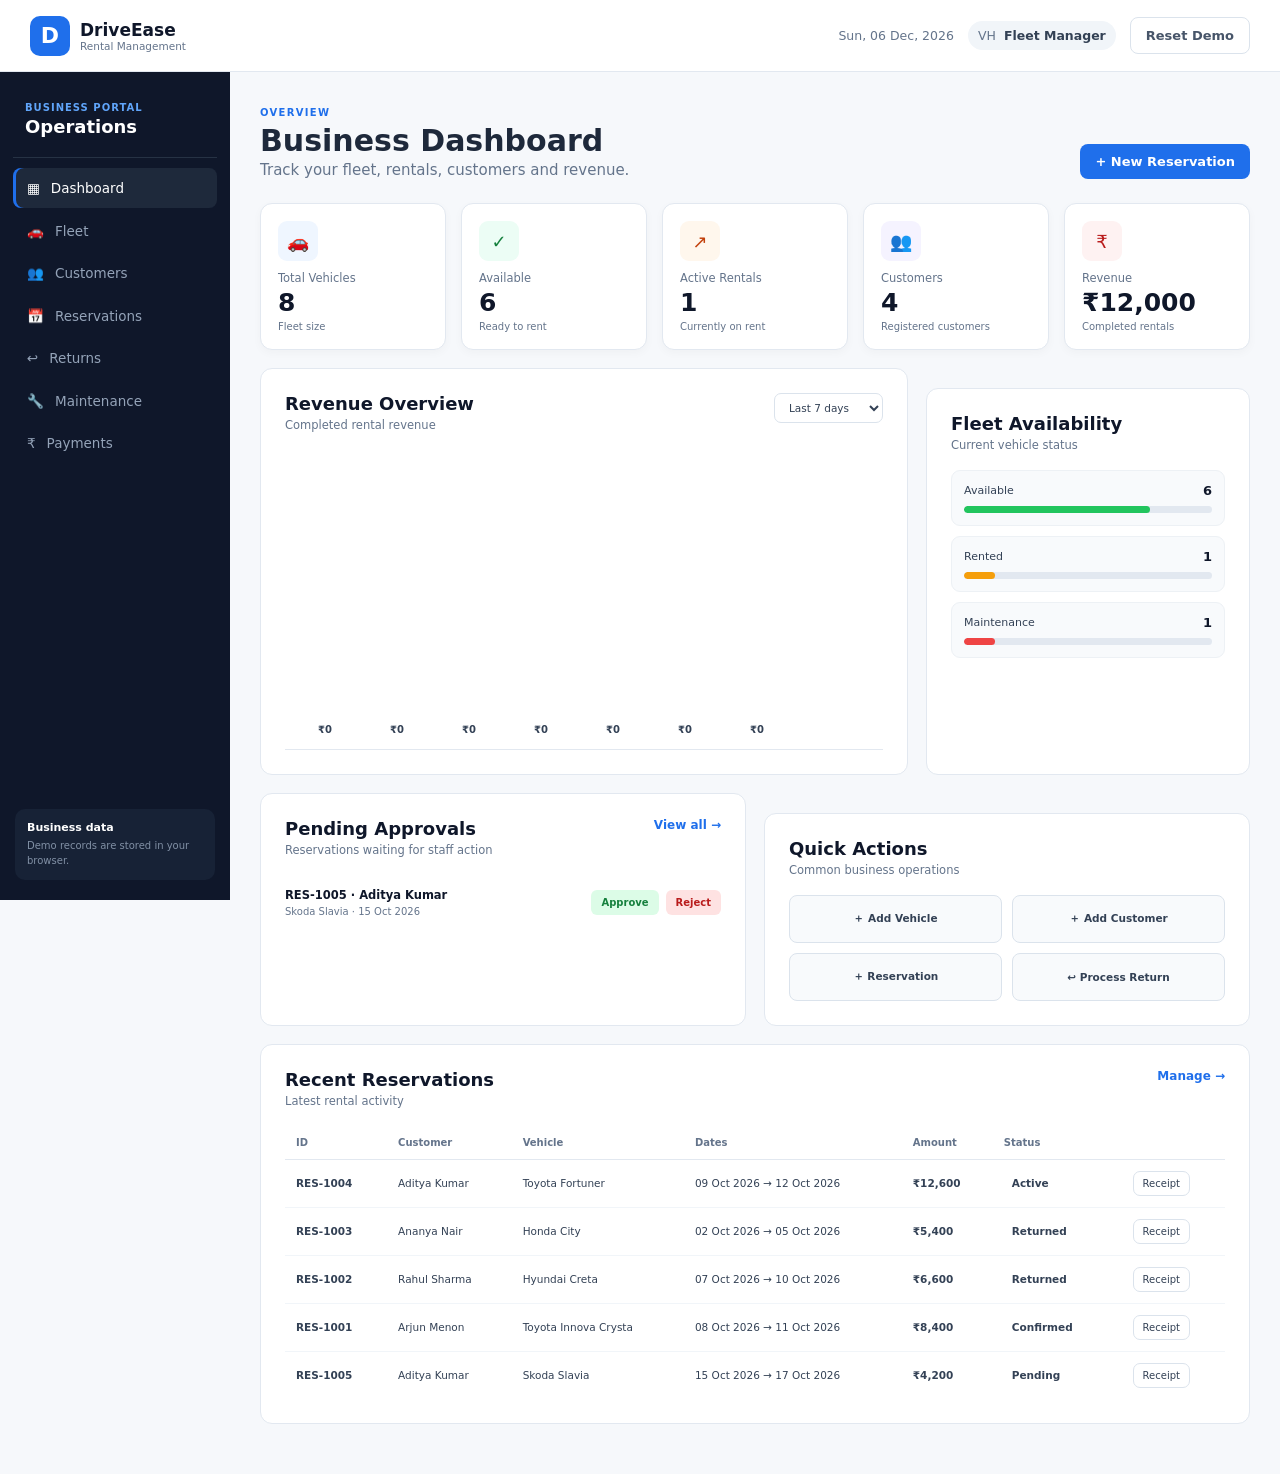
==== commit 7110deac: "fixed some stuff" ====
--- a/DriveEase_Modular_Final/html/dashboard.html
+++ b/DriveEase_Modular_Final/html/dashboard.html
@@ -69,8 +69,8 @@
                         </div>
 
                         <select id="revenue-range">
-                            <option>Last 7 days</option>
-                            <option>Last 30 days</option>
+                            <option value="7">Last 7 days</option>
+                            <option value="30">Last 30 days</option>
                         </select>
 
                     </div>
@@ -160,9 +160,9 @@
                             ＋ Add Customer
                         </button>
 
-                        <button data-action="new-reservation">
+                        <a href="reservations.html">
                             ＋ Reservation
-                        </button>
+                        </a>
 
                         <a href="returns.html">
                             ↩ Process Return
--- a/DriveEase_Modular_Final/css/dashboard.css
+++ b/DriveEase_Modular_Final/css/dashboard.css
@@ -183,6 +183,8 @@
     padding: 2rem 1rem 0;
 
     border-bottom: 1px solid #e2e8f0;
+
+    overflow-x: auto;
 }
 
 .revenue-bar {
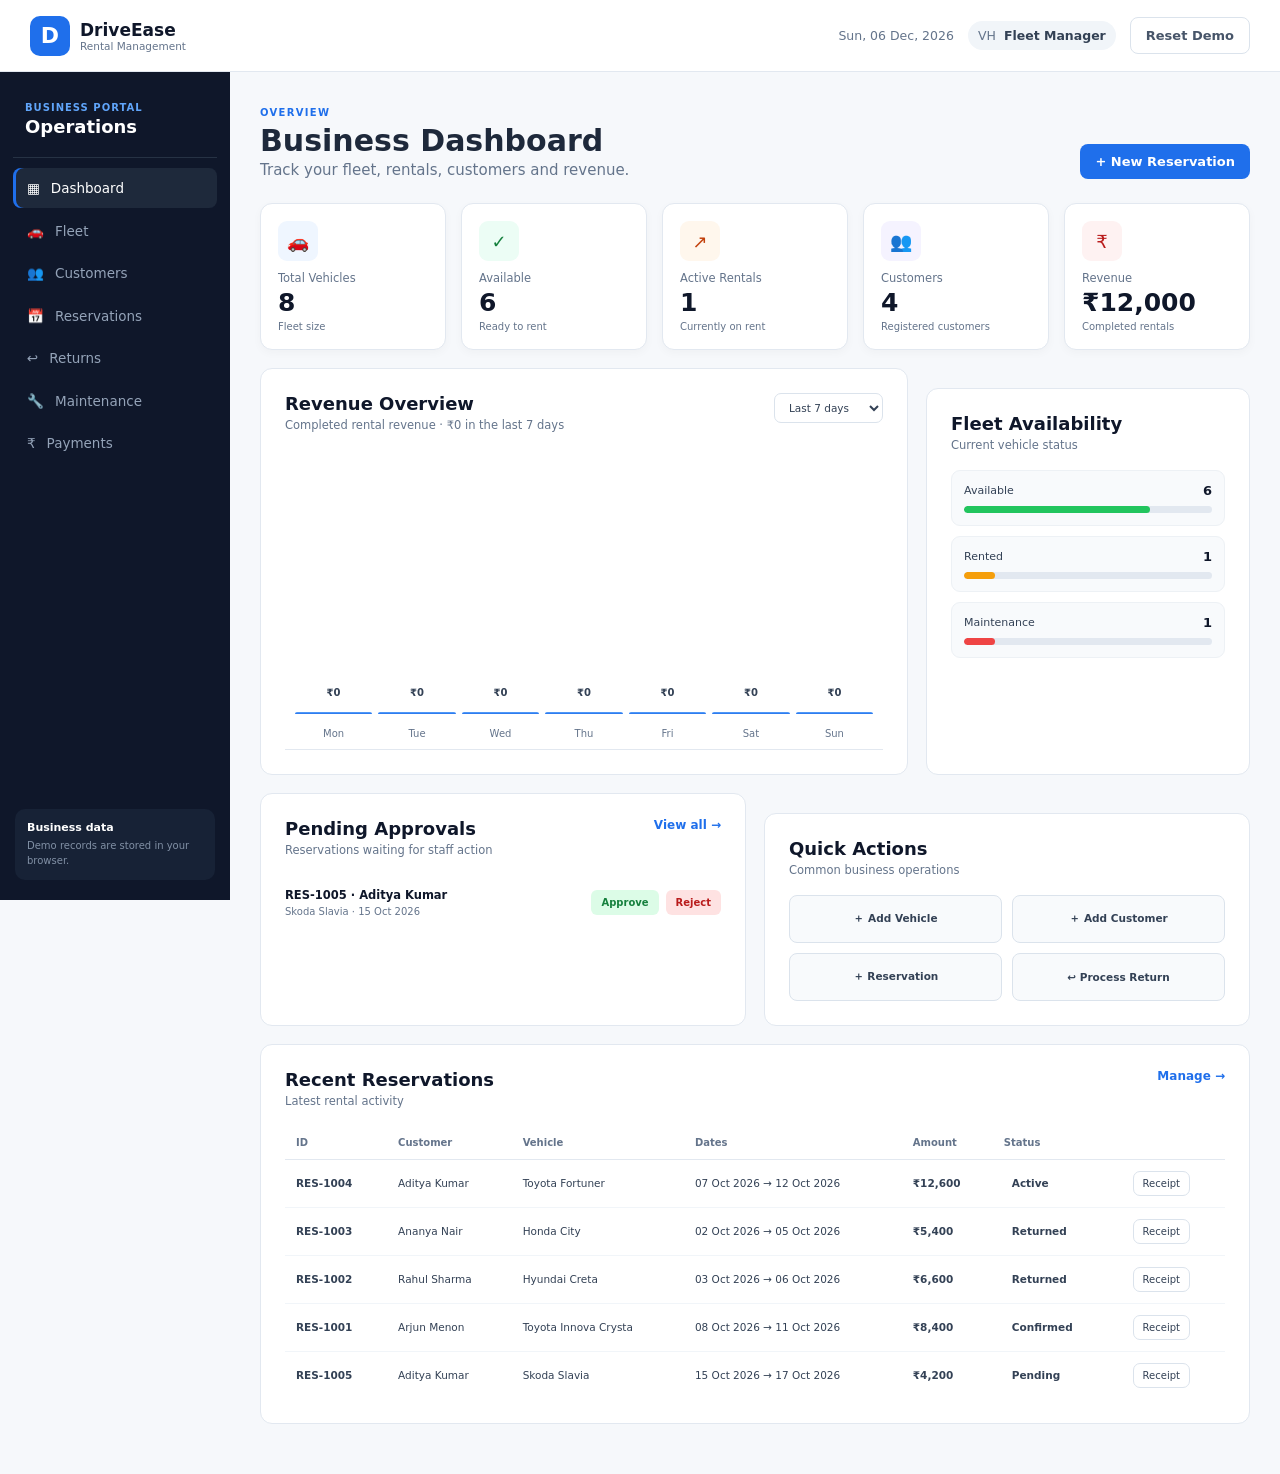
==== commit 0ce4763a: "Fix reservation, chart, and header behavior Wire reservation actions, improve revenue chart dates an" ====
--- a/DriveEase_Modular_Final/html/dashboard.html
+++ b/DriveEase_Modular_Final/html/dashboard.html
@@ -63,7 +63,7 @@
                                 Revenue Overview
                             </h2>
 
-                            <p>
+                            <p id="revenue-summary">
                                 Completed rental revenue
                             </p>
                         </div>
--- a/DriveEase_Modular_Final/css/layout.css
+++ b/DriveEase_Modular_Final/css/layout.css
@@ -1,4 +1,10 @@
 /* Header, sidebar and page-level layout */
+
+#app-header {
+    position: sticky;
+    top: 0;
+    z-index: 20;
+}
 
 .topbar {
     height: 7.2rem;
@@ -11,9 +17,7 @@
 
     padding: 0 3rem;
 
-    position: sticky;
-    top: 0;
-    z-index: 10;
+    position: relative;
 }
 
 .brand {
--- a/DriveEase_Modular_Final/css/dashboard.css
+++ b/DriveEase_Modular_Final/css/dashboard.css
@@ -174,27 +174,27 @@
 .revenue-chart {
     height: 30rem;
 
-    display: flex;
-
-    align-items: flex-end;
-
-    gap: 1.2rem;
-
-    padding: 2rem 1rem 0;
+    display: grid;
+
+    grid-template-columns: repeat(var(--bar-count, 7), minmax(0, 1fr));
+
+    align-items: end;
+
+    gap: clamp(0.2rem, 0.5vw, 0.8rem);
+
+    padding: 3.2rem 1rem 3.5rem;
 
     border-bottom: 1px solid #e2e8f0;
 
-    overflow-x: auto;
+    overflow: hidden;
 }
 
 .revenue-bar {
-    flex: 1;
-
-    min-width: 2rem;
-
-    max-width: 6rem;
-
-    height: var(--bar-height);
+    width: 100%;
+
+    min-width: 0;
+
+    height: max(2px, var(--bar-height));
 
     background: linear-gradient(
         to top,
